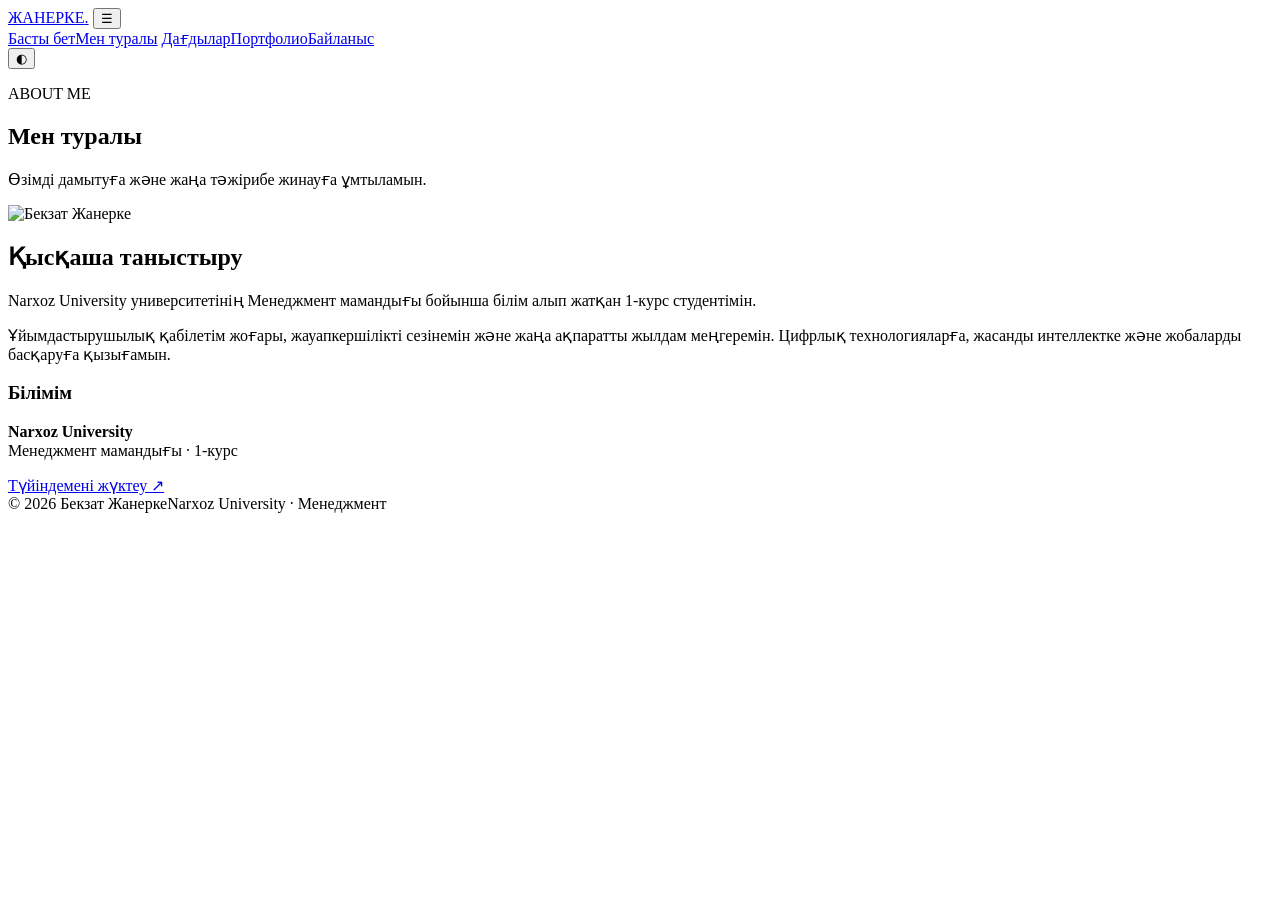
==== about.html @ 3ae94e8a "Add files via upload" ====
<!doctype html>
<html lang="kk"><head><meta charset="utf-8"><meta name="viewport" content="width=device-width, initial-scale=1">
<meta name="description" content="Бекзат Жанеркенің жеке сайт-портфолиосы">
<title>Мен туралы | Жанерке</title><link rel="stylesheet" href="css/style.css"></head>
<body><header class="site-header">
  <a class="brand" href="index.html">ЖАНЕРКЕ<span>.</span></a>
  <button class="menu-toggle" aria-label="Мәзірді ашу" aria-expanded="false">☰</button>
  <nav class="nav">
    <a href="index.html">Басты бет</a><a href="about.html">Мен туралы</a>
    <a href="skills.html">Дағдылар</a><a href="portfolio.html">Портфолио</a><a href="contact.html">Байланыс</a>
  </nav>
  <button class="theme-toggle" aria-label="Түсті режимді ауыстыру">◐</button>
</header><main>
<section class="page-heading"><p class="eyebrow">ABOUT ME</p><h1>Мен туралы</h1><p class="lead">Өзімді дамытуға және жаңа тәжірибе жинауға ұмтыламын.</p></section>
<section class="two-col"><img class="about-photo" src="images/profile.jpg" alt="Бекзат Жанерке"><div><h2>Қысқаша таныстыру</h2><p>Narxoz University университетінің Менеджмент мамандығы бойынша білім алып жатқан 1-курс студентімін.</p><p>Ұйымдастырушылық қабілетім жоғары, жауапкершілікті сезінемін және жаңа ақпаратты жылдам меңгеремін. Цифрлық технологияларға, жасанды интеллектке және жобаларды басқаруға қызығамын.</p><h3>Білімім</h3><p><strong>Narxoz University</strong><br>Менеджмент мамандығы · 1-курс</p><a class="text-link" href="documents/Zhanerke_Resume.docx" download>Түйіндемені жүктеу ↗</a></div></section>
</main><footer class="footer"><span>© 2026 Бекзат Жанерке</span><span>Narxoz University · Менеджмент</span></footer><script src="js/script.js"></script></body></html>
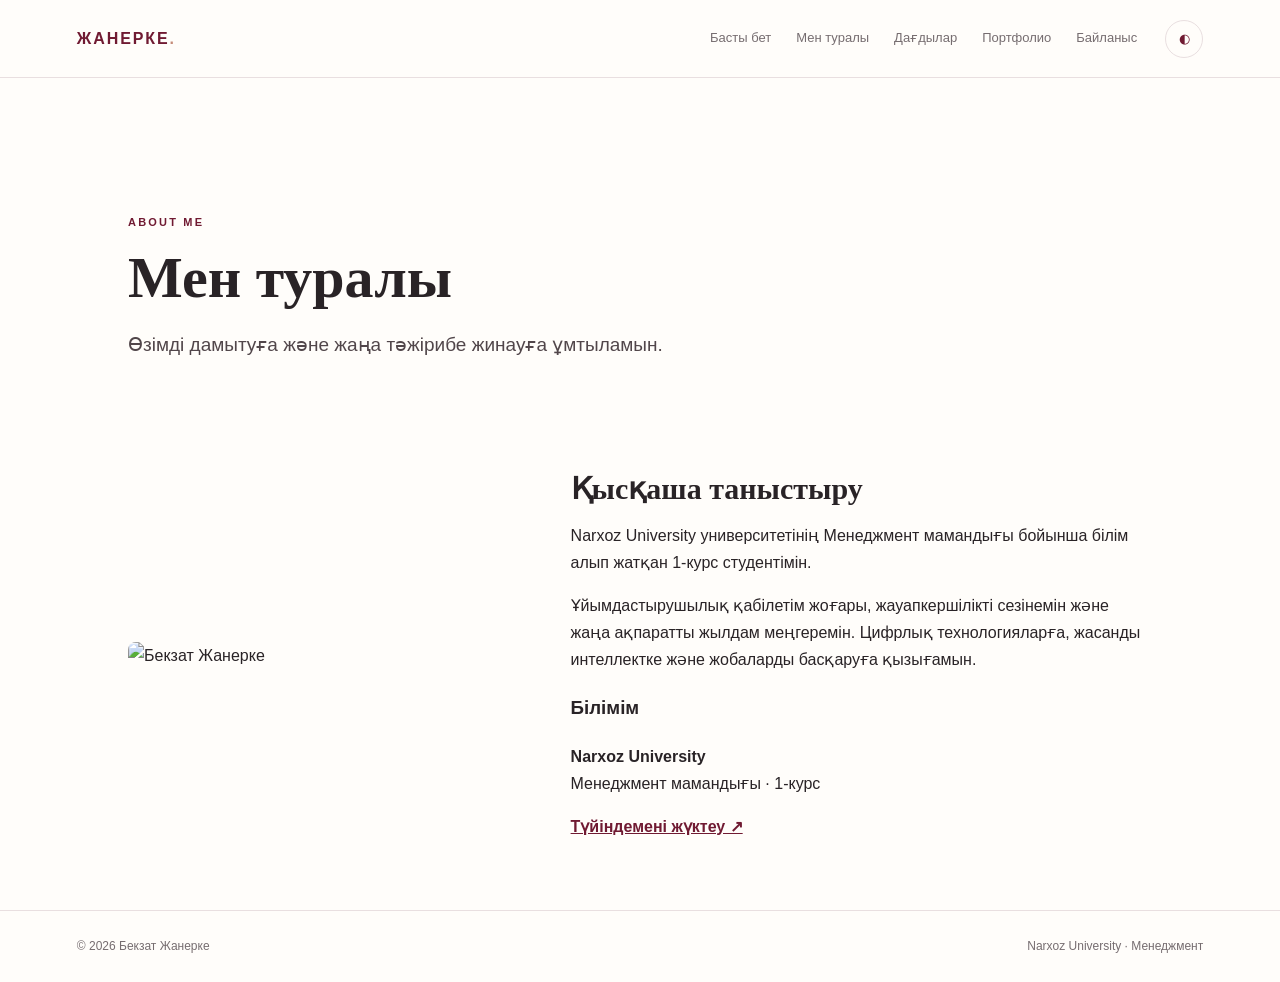
==== commit 238c6fa5: "Fix stylesheet link in about.html Updated stylesheet link to use relative path." ====
--- a/about.html
+++ b/about.html
@@ -1,7 +1,7 @@
 <!doctype html>
 <html lang="kk"><head><meta charset="utf-8"><meta name="viewport" content="width=device-width, initial-scale=1">
 <meta name="description" content="Бекзат Жанеркенің жеке сайт-портфолиосы">
-<title>Мен туралы | Жанерке</title><link rel="stylesheet" href="css/style.css"></head>
+<title>Мен туралы | Жанерке</title><link rel="stylesheet" href="style.css"></head>
 <body><header class="site-header">
   <a class="brand" href="index.html">ЖАНЕРКЕ<span>.</span></a>
   <button class="menu-toggle" aria-label="Мәзірді ашу" aria-expanded="false">☰</button>
@@ -13,4 +13,4 @@
 </header><main>
 <section class="page-heading"><p class="eyebrow">ABOUT ME</p><h1>Мен туралы</h1><p class="lead">Өзімді дамытуға және жаңа тәжірибе жинауға ұмтыламын.</p></section>
 <section class="two-col"><img class="about-photo" src="images/profile.jpg" alt="Бекзат Жанерке"><div><h2>Қысқаша таныстыру</h2><p>Narxoz University университетінің Менеджмент мамандығы бойынша білім алып жатқан 1-курс студентімін.</p><p>Ұйымдастырушылық қабілетім жоғары, жауапкершілікті сезінемін және жаңа ақпаратты жылдам меңгеремін. Цифрлық технологияларға, жасанды интеллектке және жобаларды басқаруға қызығамын.</p><h3>Білімім</h3><p><strong>Narxoz University</strong><br>Менеджмент мамандығы · 1-курс</p><a class="text-link" href="documents/Zhanerke_Resume.docx" download>Түйіндемені жүктеу ↗</a></div></section>
-</main><footer class="footer"><span>© 2026 Бекзат Жанерке</span><span>Narxoz University · Менеджмент</span></footer><script src="js/script.js"></script></body></html>+</main><footer class="footer"><span>© 2026 Бекзат Жанерке</span><span>Narxoz University · Менеджмент</span></footer><script src="js/script.js"></script></body></html>
--- a/style.css
+++ b/style.css
@@ -0,0 +1,2 @@
+@import url('https://fonts.googleapis.com/css2?family=DM+Sans:wght@400;500;600;700&family=Playfair+Display:ital,wght@0,600;0,700;1,600&display=swap');
+:root{--wine:#701a32;--wine2:#8d3049;--cream:#f8f4ef;--paper:#fffdfa;--ink:#292326;--muted:#766d70;--line:#e9dfe0;--shadow:0 18px 50px #39101a12}*{box-sizing:border-box}body{margin:0;background:var(--paper);color:var(--ink);font-family:'DM Sans',Arial,sans-serif;line-height:1.7}a{color:inherit;text-decoration:none}.site-header{height:78px;padding:0 max(6vw,24px);display:flex;align-items:center;gap:28px;border-bottom:1px solid var(--line);background:var(--paper);position:sticky;top:0;z-index:5}.brand{font-weight:700;letter-spacing:.12em;color:var(--wine)}.brand span{color:#c58b78}.nav{display:flex;gap:25px;margin-left:auto}.nav a{font-size:13px;color:var(--muted)}.theme-toggle,.menu-toggle{border:1px solid var(--line);background:transparent;border-radius:50%;width:38px;height:38px;cursor:pointer;color:var(--wine)}.menu-toggle{display:none}.hero{max-width:1160px;margin:70px auto 55px;padding:0 28px;display:grid;grid-template-columns:1.1fr .9fr;gap:65px;align-items:center;min-height:490px}.eyebrow{font-size:11px;letter-spacing:.2em;font-weight:700;color:var(--wine);margin:0 0 15px}.hero h1,.page-heading h1{font:700 clamp(42px,6vw,70px)/1.08 'Playfair Display',Georgia,serif;margin:0 0 20px}.hero h1 em{color:var(--wine)}.lead{font-size:19px;color:#51464a}.hero-copy>p:not(.eyebrow):not(.lead){max-width:520px;color:var(--muted)}.portrait-wrap{padding:16px;background:var(--cream);border-radius:48% 48% 18px 18px;box-shadow:var(--shadow);max-width:410px;justify-self:center}.portrait-wrap img{display:block;width:100%;height:460px;object-fit:cover;object-position:center 35%;border-radius:48% 48% 12px 12px}.actions{display:flex;gap:12px;flex-wrap:wrap;margin-top:28px}.btn{display:inline-block;background:var(--wine);color:white;padding:12px 20px;border:1px solid var(--wine);border-radius:5px;font:600 13px 'DM Sans';cursor:pointer}.btn-outline{background:transparent;color:var(--wine)}.intro-strip{background:var(--cream);display:flex;justify-content:center;gap:9vw;padding:27px}.intro-strip div{display:flex;align-items:center;gap:12px}.intro-strip strong{font:italic 25px 'Playfair Display';color:var(--wine)}.section,.page-heading,.cards,.two-col,.contact-layout{max-width:1080px;margin:70px auto;padding:0 28px}.section h2,.two-col h2,.card h2,.contact-card h2,.contact-form h2{font:600 30px 'Playfair Display';margin:0 0 14px}.muted{color:var(--muted)}.page-heading{padding-top:65px;padding-bottom:20px}.page-heading h1{font-size:58px}.two-col{display:grid;grid-template-columns:.8fr 1.2fr;gap:55px;align-items:center}.about-photo{width:100%;max-height:480px;object-fit:cover;border-radius:8px}.text-link{color:var(--wine);font-weight:700;text-decoration:underline}.cards{display:grid;grid-template-columns:repeat(3,1fr);gap:18px}.card{padding:27px;background:var(--cream);border:1px solid var(--line);border-radius:8px;min-height:190px}.card-no{color:#b77b83;font:italic 22px 'Playfair Display'}.card h2{font-size:23px;margin:15px 0 8px}.card p{color:var(--muted);font-size:14px}.project-card{min-height:230px}.tag{font-size:10px;letter-spacing:.16em;color:var(--wine);font-weight:700}.language-list{max-width:570px}.language-list p{display:flex;justify-content:space-between;border-bottom:1px solid var(--line);padding:8px 0}.language-list b{color:var(--wine)}.certificate-list{display:flex;gap:20px;flex-wrap:wrap}.certificate-list p{background:var(--cream);padding:15px 20px;border-radius:5px;color:var(--wine)}.avatar-placeholder{background:#f7edf0;padding:28px;border-radius:8px}.avatar-video{display:block;width:100%;max-width:760px;max-height:430px;margin:22px auto 10px;border-radius:10px;background:#211b1e;box-shadow:var(--shadow)}.small{font-size:12px}.contact-layout{display:grid;grid-template-columns:1fr 1fr;gap:25px}.contact-card,.contact-form{background:var(--cream);padding:30px;border-radius:8px}.contact-form label{display:block;font-size:13px;margin:14px 0}.contact-form input,.contact-form textarea{display:block;width:100%;padding:12px;margin-top:6px;border:1px solid var(--line);border-radius:4px;background:white;font:inherit}.footer{border-top:1px solid var(--line);padding:25px max(6vw,24px);display:flex;justify-content:space-between;color:var(--muted);font-size:12px;margin-top:70px}@media(max-width:760px){.site-header{height:66px;gap:12px}.menu-toggle{display:block;margin-left:auto}.nav{display:none;position:absolute;top:65px;left:0;right:0;background:var(--paper);padding:18px 25px;flex-direction:column;gap:12px;border-bottom:1px solid var(--line)}.nav.open{display:flex}.hero{grid-template-columns:1fr;gap:35px;margin-top:40px}.portrait-wrap{max-width:310px}.portrait-wrap img{height:350px}.intro-strip{gap:18px;flex-wrap:wrap}.page-heading h1{font-size:45px}.two-col,.contact-layout{grid-template-columns:1fr}.cards{grid-template-columns:1fr}.footer{gap:10px;flex-direction:column}}
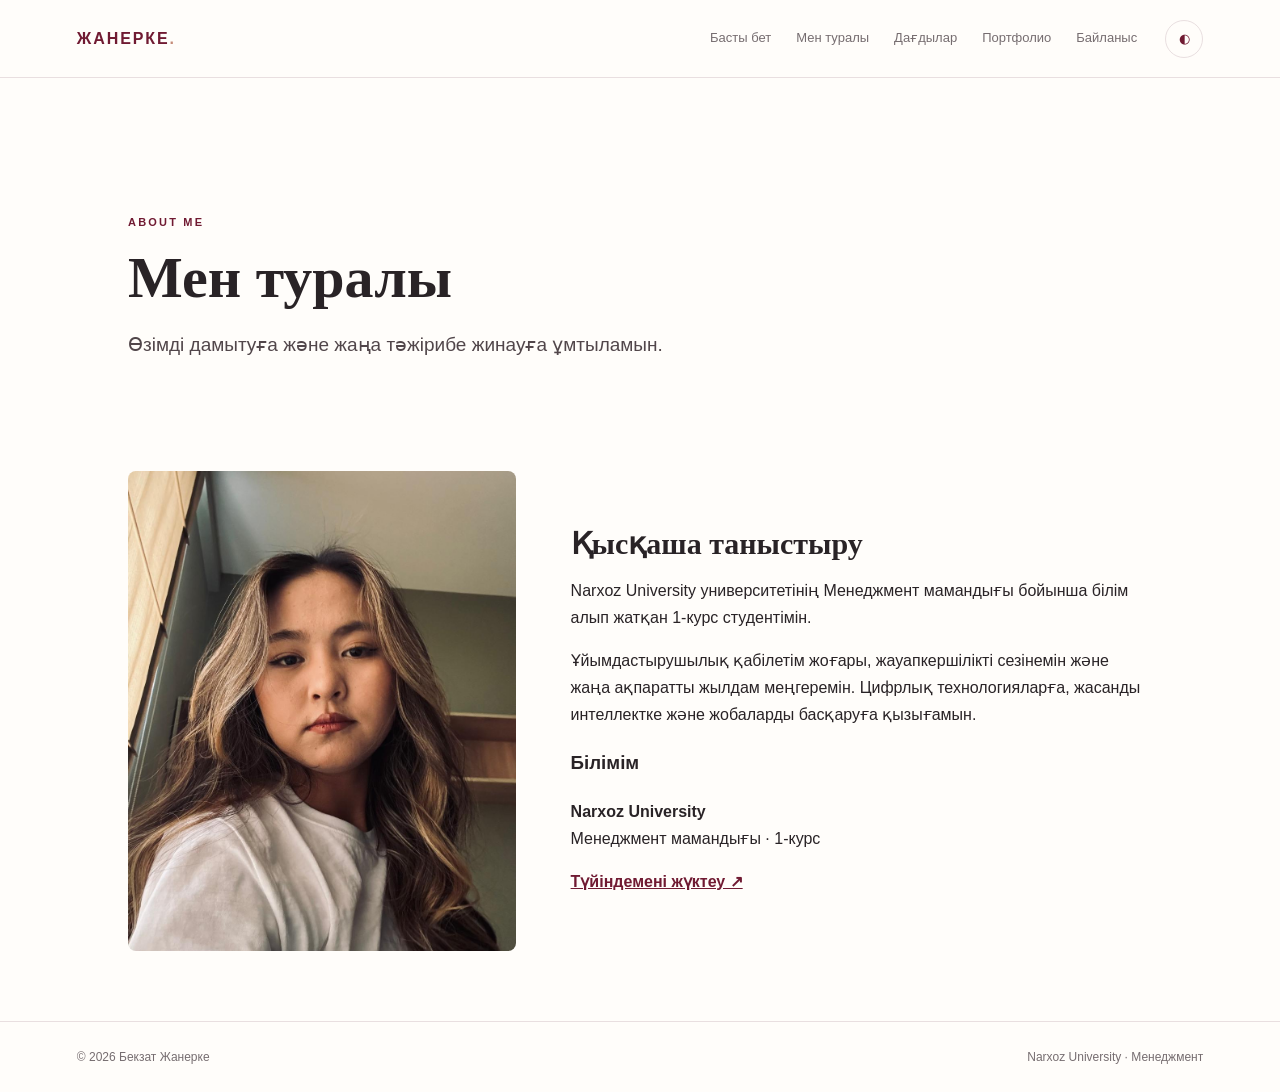
==== commit 2ef58e27: "Update profile image and resume download links" ====
--- a/about.html
+++ b/about.html
@@ -12,5 +12,5 @@
   <button class="theme-toggle" aria-label="Түсті режимді ауыстыру">◐</button>
 </header><main>
 <section class="page-heading"><p class="eyebrow">ABOUT ME</p><h1>Мен туралы</h1><p class="lead">Өзімді дамытуға және жаңа тәжірибе жинауға ұмтыламын.</p></section>
-<section class="two-col"><img class="about-photo" src="images/profile.jpg" alt="Бекзат Жанерке"><div><h2>Қысқаша таныстыру</h2><p>Narxoz University университетінің Менеджмент мамандығы бойынша білім алып жатқан 1-курс студентімін.</p><p>Ұйымдастырушылық қабілетім жоғары, жауапкершілікті сезінемін және жаңа ақпаратты жылдам меңгеремін. Цифрлық технологияларға, жасанды интеллектке және жобаларды басқаруға қызығамын.</p><h3>Білімім</h3><p><strong>Narxoz University</strong><br>Менеджмент мамандығы · 1-курс</p><a class="text-link" href="documents/Zhanerke_Resume.docx" download>Түйіндемені жүктеу ↗</a></div></section>
-</main><footer class="footer"><span>© 2026 Бекзат Жанерке</span><span>Narxoz University · Менеджмент</span></footer><script src="js/script.js"></script></body></html>
+<section class="two-col"><img class="about-photo" src="profile.jpg" alt="Бекзат Жанерке"><div><h2>Қысқаша таныстыру</h2><p>Narxoz University университетінің Менеджмент мамандығы бойынша білім алып жатқан 1-курс студентімін.</p><p>Ұйымдастырушылық қабілетім жоғары, жауапкершілікті сезінемін және жаңа ақпаратты жылдам меңгеремін. Цифрлық технологияларға, жасанды интеллектке және жобаларды басқаруға қызығамын.</p><h3>Білімім</h3><p><strong>Narxoz University</strong><br>Менеджмент мамандығы · 1-курс</p><a class="text-link" href="Zhanerke_Resume.docx" download>Түйіндемені жүктеу ↗</a></div></section>
+</main><footer class="footer"><span>© 2026 Бекзат Жанерке</span><span>Narxoz University · Менеджмент</span></footer><script src="script.js"></script></body></html>
